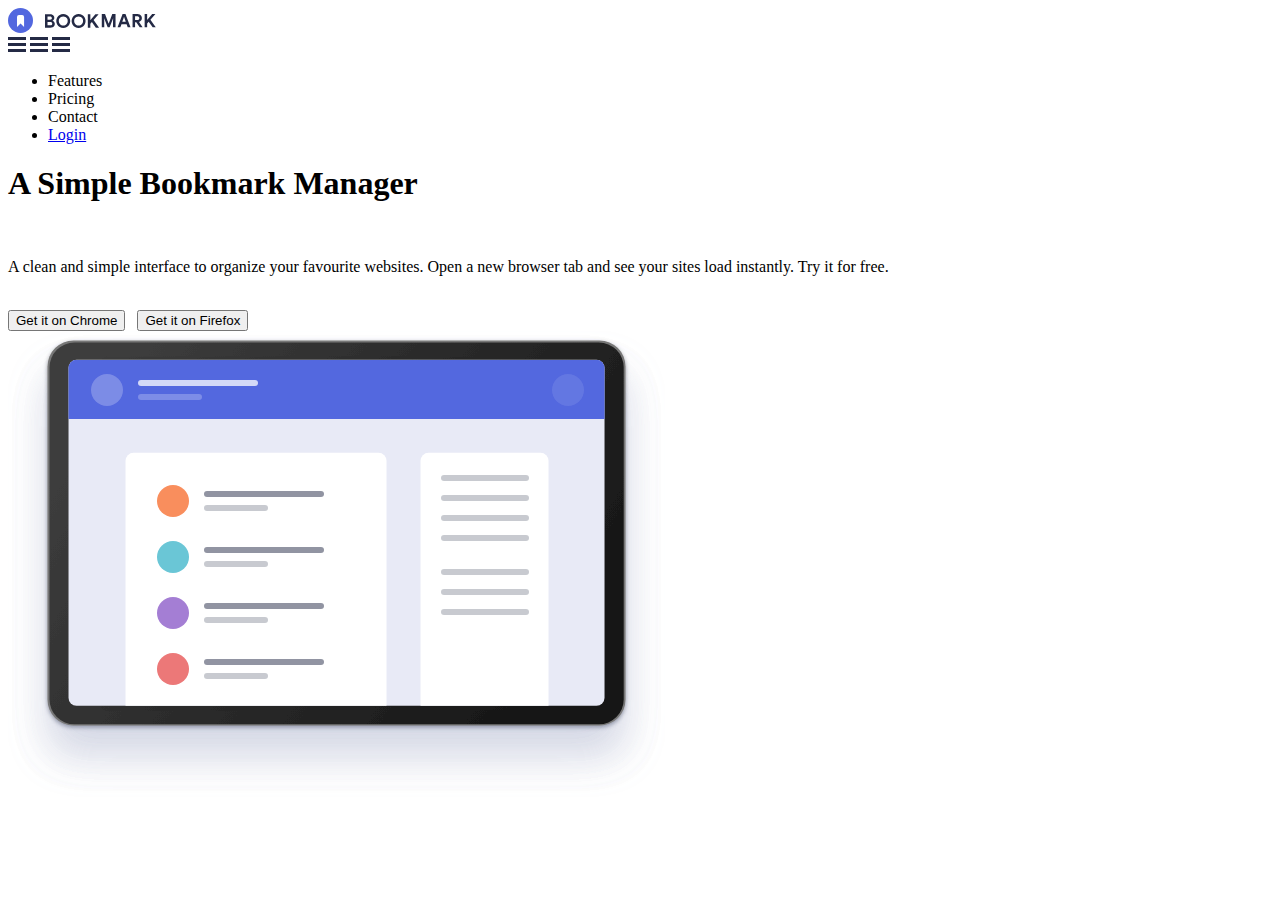
==== index.html @ 1ed564ba "Update index.html" ====
<!DOCTYPE html>
<html lang="en">
<head>
    <meta charset="UTF-8">
    <meta http-equiv="X-UA-Compatible" content="IE=edge">
    <meta name="viewport" content="width=device-width, initial-scale=1.0">
    <link rel="icon" type="image/png" sizes="32x32" href="./images/favicon-32x32.png">
    <link rel="stylesheet" href="css/style.css">

    <!-- Online Fontawesome Feature -->
    <link rel="stylesheet" href="https://cdnjs.cloudflare.com/ajax/libs/font-awesome/4.7.0/css/font-awesome.min.css">
    <link rel="stylesheet" href="https://cdnjs.cloudflare.com/ajax/libs/font-awesome/5.15.2/css/all.min.css">

    <!-- Offline Fontawesome Feature -->
    <link rel="stylesheet" a href="css/all.min.css"/>
    <link rel="stylesheet" a href="css/fontawesome.css"/>

    <title>Frontend Mentor | Bookmark landing page</title>
</head>
<body>
    <!-- Start Desktop nav -->
    <nav>
        <div class="navbar">
                <div>
                    <img class="logo" src="images/logo-bookmark.svg" alt="logo-bookmark">
                </div>
          <div class="nav-toggle hamburger" id="navToggle">
            <img class="hamburger-icon" src="images/icon-hamburger.svg">
            <img class="hamburger-icon" src="images/icon-hamburger.svg">
            <img class="hamburger-icon" src="images/icon-hamburger.svg">
          </div>
        </div>
        
        <nav class="navbar">
            <ul class="nav-menu">
                <li>Features</li>
                <li>Pricing</li>
                <li>Contact</li>
                <li><a href="#" class="btn btn1 login-btn">Login</a></li>
            </ul>
        </nav>
    </nav>
    <!-- End Desktop Nav -->
    <main>
        <!-- Main Section -->
        <section class="main">
            <div class="container">
                <div class="sub-container">
                    <h1 class="bookmark-hero">A Simple Bookmark Manager</h1>
                    <br>
                    <div class="description">
                        <p>A clean and simple interface to organize your favourite websites. Open a new 
                        browser tab and see your sites load instantly. Try it for free.</p>  
                        <br>
                        <div class="btn-group">
                            <button class="btn btn2 chrome-btn">Get it on Chrome</button> &nbsp;
                            <button class="btn btn3 firefox-btn">Get it on Firefox</button>  
                        </div>
                    </div>
                </div>
                <div class="illustration-hero">
                    <img src="images/illustration-hero.svg" alt="illustration-hero image">
                </div>
                <div class="border-curve"></div>
            </div>
        </section>
        <!-- End Section  -->
    </main>
    
    <script src="js/nav.js"></script>
</body>
</html>
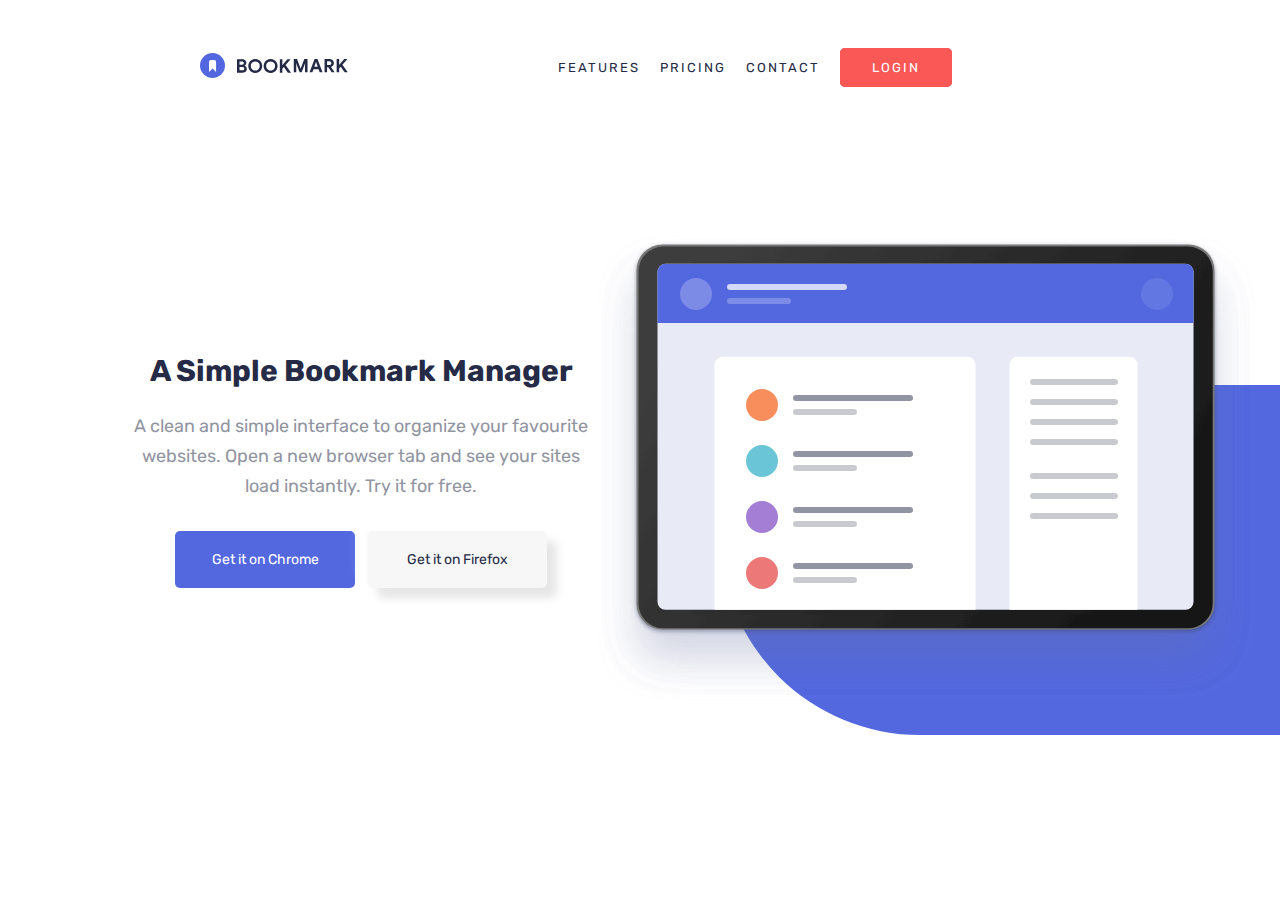
==== commit 70bb60f7: "Update index.html" ====
--- a/index.html
+++ b/index.html
@@ -5,7 +5,7 @@
     <meta http-equiv="X-UA-Compatible" content="IE=edge">
     <meta name="viewport" content="width=device-width, initial-scale=1.0">
     <link rel="icon" type="image/png" sizes="32x32" href="./images/favicon-32x32.png">
-    <link rel="stylesheet" href="css/style.css">
+    <link rel="stylesheet" href="./style.css">
 
     <!-- Online Fontawesome Feature -->
     <link rel="stylesheet" href="https://cdnjs.cloudflare.com/ajax/libs/font-awesome/4.7.0/css/font-awesome.min.css">
--- a/style.css
+++ b/style.css
@@ -0,0 +1,550 @@
+@import url('https://fonts.googleapis.com/css2?family=Rubik&display=swap');
+* {
+    margin: 0;
+    padding: 0;
+    box-sizing: border-box;
+    font-family: 'Rubik' , san-serif;
+    font-size: 18px;
+    font-weight: 400;
+}
+
+section {
+    padding: 100px 50px;
+}
+
+.btn {
+    border: 2px solid hsl(0, 94%, 66%);
+    border-radius: 5px;
+    width: 200px;
+    /* height: 70px; */
+    background: hsl(0, 94%, 66%);
+    color: white;
+    padding: 20px ;
+    text-align: center;
+    text-decoration: none;
+    cursor: pointer;
+}
+
+.hamburger-icon{
+    position: absolute;
+}
+
+nav {
+    width: 100%;
+    padding: 25px 200px;
+    color: hsl(229, 31%, 21%);
+    display: grid;
+    grid-template-columns: 3fr 2fr;
+    align-items: center;
+    top: 0;
+    margin-left: 0px;
+}
+
+.navbar{
+    display: flex;
+    align-items: center;
+    max-width: 60rem;
+    justify-content: space-between;
+}
+
+.nav-toggle{
+    display: none;
+    position: absolute;
+    top: 1.3rem;
+    right: 2rem;
+}
+
+.hidden{
+    display: none;
+}
+
+nav .navbar ul {
+    display: flex;
+    justify-content: space-between;
+    align-items: center;
+    
+}
+
+nav .navbar ul li {
+    list-style: none;
+    padding: 10px;
+    text-transform: uppercase;
+    /* word-spacing: 5%; */
+    letter-spacing: 2px;
+    font-size: small;
+}
+
+nav .navbar ul li:hover{
+    color: hsl(0, 94%, 66%);
+    cursor: pointer;
+}
+
+.menu-icon{
+    display: none;
+    cursor: pointer;
+    width: 25px;
+}
+
+.login-btn{
+    padding-left: 30px;
+    padding-right: 30px;
+    padding-top: 10px;
+    padding-bottom: 10px;
+}
+
+.login-btn:hover {
+    color: hsl(0, 94%, 66%);
+    background: #ffff;
+    width: 200px;
+}
+
+main{
+    position: absolute;
+    width: 100%;
+    align-items: center;
+    background-size: cover;
+    color: hsl(229, 31%, 21%);
+    margin-top: 0;
+    justify-content: center;
+    text-align: center;
+}
+
+
+.container {
+    margin-left: 75px;
+    display: grid;
+    grid-template-columns: 50% 50%;
+    align-items: center;
+    max-width: 80%;
+}
+
+.bookmark-hero{
+    font-weight: 500;
+    font-size: 30px;
+    font-weight: bold;
+    color: #252b46;
+}
+
+.description {
+    color: hsl(229, 8%, 60%);
+    line-height: 30px;
+    font-weight: 400;
+
+}
+
+.btn1{
+    text-transform: uppercase;
+    color: #ffff;
+    width: 2000px;
+    font-size: small;
+}
+
+.btn2{
+    background-color: hsl(231, 69%, 60%);
+    color: #ffff;
+    border: 0px;
+    width: 180px;
+    font-size: 14px;
+}
+
+.btn2:hover{
+    color: hsl(231, 69%, 60%);
+    background: #ffff;
+    border: 2px solid hsl(231, 69%, 60%);
+}
+
+.btn3{
+    background-color: rgb(247, 247, 247);
+    color: hsl(229, 31%, 21%);    
+    border: 0px;
+    box-shadow: -10px -10px 10px rgba(255, 255, 255, 0.2),
+                10px 10px 10px rgba(0, 0, 0, 0.1);
+    width:180px;
+    font-size: 14px;
+}
+
+.btn3:hover{
+    background-color: #ffff;
+    color: hsl(229, 31%, 21%);
+    border: 2px solid hsl(229, 31%, 21%);
+}
+
+.border-curve{
+    position: absolute;
+    z-index: -1;
+    right: 0;
+    height: 350px;
+    width: 560px;
+    background: hsl(231, 69%, 60%) ;
+    top: 250px;
+    border-bottom-left-radius: 200px;
+}
+
+
+@media (min-width: 768px) and (max-width: 1199px) {
+   
+        nav {
+            width: 100%;
+            padding: 25px 35px;
+            color: hsl(229, 31%, 21%);
+            display: grid;
+            grid-template-columns: 3fr 2fr;
+            align-items: center;
+            top: 0;
+            margin-left: 0px;
+            s
+        }
+
+        .container{
+            display: flex;
+            flex-direction: column-reverse;
+            align-items: center;
+            s   
+        }
+
+        .sub-container{
+            padding-top: 100px;
+            s
+        }
+
+        .illustration-hero img{
+            display: flex;
+            flex-direction: row;
+        }
+}
+
+@media (max-width:  967px) {
+
+        .hamburger{
+            display: block;
+        }
+
+        .hamburger.active .hamburger-icon:nth-child(2){
+            opacity: 0;
+        }
+
+        .hamburger.active .hamburger-icon:nth-child(1){
+            transform: translateY(8px) rotate(45deg);
+        }
+
+        .hamburger.active .hamburger-icon:nth-child(3){
+            transform: translateY(-8px) rotate(-45deg);
+        }
+
+        .nav-menu{
+            position: fixed;
+            left: -100%;
+            top: 70px;
+            flex-direction: column;
+            background-color: #262626;
+            width: 100%;
+            text-align: center;
+            transition: 0.3s;
+        }
+
+        .nav-item{
+            margin: 16px 0;
+        }
+
+        nav-menu.active{
+            left: 0;
+        }
+
+        .nav-toggle{
+                display: block;
+                position: absolute;
+                top: 2.1rem;
+        }
+
+        .navbar ul{
+            height: 0;
+            width: 100%;
+            overflow: hidden;
+            transition: 0.5 height ease-in-out;
+        }
+
+                .logo{
+            margin-right: 0;
+        }
+
+}
+        
+
+@media (min-width: 481px) and (max-width:767px) {
+
+        nav {
+            width: 100%;
+            padding: 25px 35px;
+            color: hsl(229, 31%, 21%);
+            display: grid;
+            grid-template-columns: 3fr 2fr;
+            align-items: center;
+            top: 0;
+            margin-left: 0px;
+        }
+
+        .container{
+            display: flex;
+            flex-direction: column-reverse;
+            align-items: center;
+            
+        }
+
+        .sub-container{
+            padding-top: 100px;
+        }
+
+                .logo{
+            margin-right: 0;
+        }
+
+        .border-curve{
+            position: absolute;
+            z-index: -1;
+            right: 0;
+            height: 250px;
+            width: 460px;
+            background: hsl(231, 69%, 60%) ;
+            top: 250px;
+            border-bottom-left-radius: 200px;
+        }
+
+        .illustration-hero img{
+            width: 500px;
+        }
+
+}
+
+@media (max-width: 600px) {
+        .border-curve{
+                    position: absolute;
+                    z-index: -1;
+                    right: 0;
+                    height: 250px;
+                    width: 460px;
+                    background: hsl(231, 69%, 60%) ;
+                    top: 250px;
+                    border-bottom-left-radius: 200px;
+                }
+
+        .illustration-hero img{
+                    width: 500px;
+                    margin-right: 100px;
+                }
+
+        .bookmark-hero{
+            flex-basis: 100%;
+            position: relative;
+            text-align: center;
+            justify-content: center;
+            align-items: center;
+            margin-top: 20px;
+            font-size: 27px;
+        }
+}
+
+@media (max-width: 490px) {
+
+        .border-curve{
+                    position: absolute;
+                    z-index: -1;
+                    right: 0;
+                    height: 250px;
+                    width: 360px;
+                    background: hsl(231, 69%, 60%) ;
+                    top: 150px;
+                    border-bottom-left-radius: 150px;
+                }
+
+                .illustration-hero img{
+                    width: 400px;
+                }
+
+}
+
+@media (max-width: 480px) {
+
+    nav {
+            width: 100%;
+            padding: 25px 35px;
+            color: hsl(229, 31%, 21%);
+            display: grid;
+            grid-template-columns: 3fr 2fr;
+            align-items: center;
+            top: 0;
+            margin-left: 0px;
+        }
+
+    .container{
+            display: flex;
+            flex-direction: column-reverse;
+            align-items: center;
+            
+        }
+
+        .sub-container{
+            padding-top: 100px;
+        }
+
+
+    .btn-group{
+        display: flex;
+        justify-content: center;
+    }
+
+    .border-curve{
+            position: absolute;
+            z-index: -1;
+            left: 18px;
+            height: 230px;
+            width: 360px;
+            background: hsl(231, 69%, 60%) ;
+            top: 200px;
+            border-bottom-left-radius: 200px;
+        }
+
+        .illustration-hero img{
+            width: 450px;
+        }
+
+     .container{
+            display: flex;
+            flex-direction: column-reverse;
+            align-items: center;
+            
+        }
+
+    .bookmark-hero{
+        flex-basis: 70%;
+        position: relative;
+        /* margin-left: 50px; */
+        text-align: center;
+        justify-content: center;
+        align-items: center;
+    }
+
+    .description{
+        /* margin-left: 150px;
+        justify-content: center;
+        align-items: center; */
+        text-align: center;
+    }
+
+    .sub-container{
+        display: flex;
+        margin-left: 500px;
+        width: 300%;
+        justify-content: center;
+        padding-top: 50px;
+    }
+
+            .logo{
+            margin-right: 0px;
+        }
+
+    .container {
+        margin-left: 0;
+        display: grid;
+        grid-template-columns: 30% 30%;
+        align-items: center;
+        max-width: 100%;
+    }
+
+}
+
+@media (max-width: 375px) {
+    .bookmark-hero{
+        flex-basis: 100%;
+        position: relative;
+        text-align: center;
+        justify-content: center;
+        align-items: center;
+        margin-top: 20px;
+        font-size: 20px;
+        overflow-x: hidden;
+    }
+} 
+
+
+@media (min-width: 320px) and (max-width: 480px) {
+
+    main{
+        overflow-x: hidden;
+    }
+
+    nav {
+            width: 100%;
+            padding: 25px 35px;
+            color: hsl(229, 31%, 21%);
+            display: grid;
+            grid-template-columns: 3fr 2fr;
+            align-items: center;
+            top: 0;
+            margin-left: 0px;
+            overflow-x: hidden;
+        }
+
+    .btn-group{
+        display: flex;
+        justify-content: center;
+        overflow-x: hidden;
+    }
+
+    .border-curve{
+            position: absolute;
+            z-index: -1;
+            left: 92px;
+            height: 230px;
+            width: 380px;
+            background: hsl(231, 69%, 60%) ;
+            top: 150px;
+            border-bottom-left-radius: 100px;
+            overflow-x: hidden;
+        }
+
+        .illustration-hero img{
+            width: 380px;
+            margin-left: 80px;
+            overflow-x: hidden;
+        }
+
+     .container{
+            display: flex;
+            flex-direction: column-reverse;
+            align-items: center;
+        }
+
+    .bookmark-hero{
+        flex-basis: 100%;
+        position: relative;
+        text-align: center;
+        justify-content: center;
+        align-items: center;
+        margin-top: 20px;
+        font-size: 24px;
+        overflow-x: hidden;
+    }
+
+    .description{
+        justify-content: center;
+        align-items: center;
+        text-align: center;
+        overflow-x: hidden;
+    }
+
+    .sub-container{
+        display: flex;
+        flex-direction: column;
+        margin-left: 0;
+        width: 100%;
+        justify-content: center;
+        padding-top: 50px;
+        overflow-x: hidden;
+    }
+
+            .logo{
+            margin-right: 0px;
+        }
+
+
+}
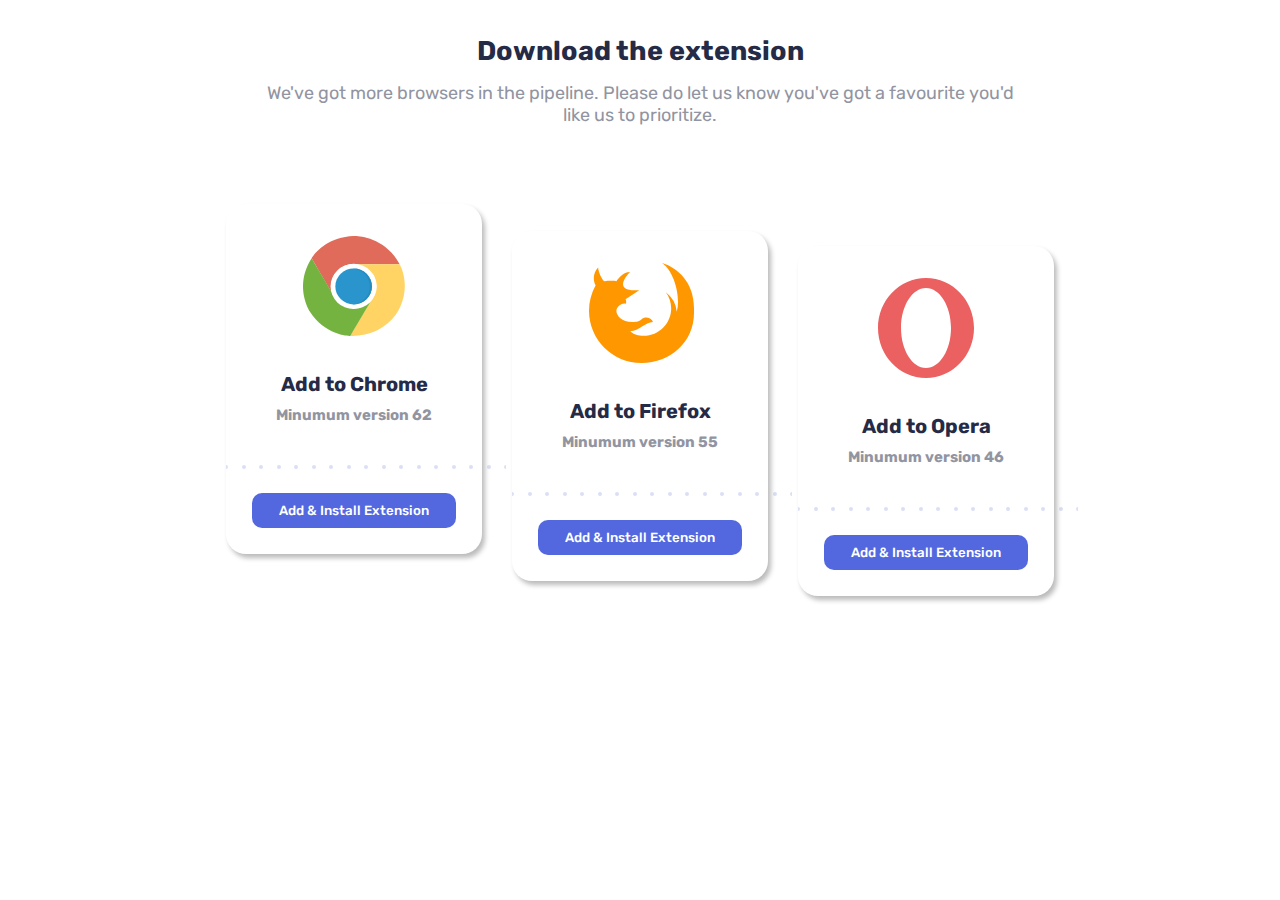
==== commit 0bd2386d: "Run" ====
--- a/index.html
+++ b/index.html
@@ -1,72 +1,71 @@
 <!DOCTYPE html>
-<html lang="en">
-<head>
-    <meta charset="UTF-8">
-    <meta http-equiv="X-UA-Compatible" content="IE=edge">
-    <meta name="viewport" content="width=device-width, initial-scale=1.0">
-    <link rel="icon" type="image/png" sizes="32x32" href="./images/favicon-32x32.png">
-    <link rel="stylesheet" href="./style.css">
+<html lang="en"> 
+    <head>
+        <meta charset="UTF-8">
+        <meta http-equiv="X-UA-Compatible" content="IE=edge">
+        <meta name="viewport" content="width=device-width, initial-scale=1.0">
+        <link href="https://fonts.googleapis.com/css2?family=Rubik&display=swap" rel="stylesheet">
+        <link rel="stylesheet" href="style.css">
+        <title> Document</title>
+    </head>
+    <body> 
+        <section class="about">
+            <div class= "title reveal">
+                <h2 class="section-title"> Download the extension </h2>
+                <p>
+                    We've got more browsers in the pipeline. Please do let us know you've got a favourite you'd like us to prioritize.
+                </p>
+            </div>
 
-    <!-- Online Fontawesome Feature -->
-    <link rel="stylesheet" href="https://cdnjs.cloudflare.com/ajax/libs/font-awesome/4.7.0/css/font-awesome.min.css">
-    <link rel="stylesheet" href="https://cdnjs.cloudflare.com/ajax/libs/font-awesome/5.15.2/css/all.min.css">
+            <div class="content">
 
-    <!-- Offline Fontawesome Feature -->
-    <link rel="stylesheet" a href="css/all.min.css"/>
-    <link rel="stylesheet" a href="css/fontawesome.css"/>
+                <div class="card reveal" id="card">
+                    <div class="Logo">
+                        <svg xmlns="http://www.w3.org/2000/svg" width="102" height="100"><g fill="none"><path fill="#E16B5A" d="M50.768.01s30.01-1.325 45.916 28.249H48.217s-9.154-.296-16.957 10.594c-2.25 4.561-4.65 9.27-1.95 18.538-3.9-6.472-20.708-35.164-20.708-35.164S20.457 1.186 50.768.009z"/><path fill="#FFD464" d="M95.122 75.095S81.284 101.238 47.21 99.952C51.414 92.82 71.45 58.8 71.45 58.8s4.837-7.626-.875-19.696c-2.903-4.192-11.7-8.586-21.237-10.928 7.67-.075 47.25.005 47.25.005s12.653 20.59-1.466 46.915z"/><path fill="#74B340" d="M6.628 75.294s-16.17-24.825 2.004-53.116l24.225 41.163s4.314 7.92 17.832 9.104c5.153-.368 10.514-.682 17.351-7.607C64.27 71.387 47.327 100 47.327 100s-24.51.448-40.7-24.706z"/><ellipse cx="50.646" cy="50.406" fill="#FFF" rx="23.064" ry="22.656"/><ellipse cx="50.638" cy="50.406" fill="#2995CC" rx="18.292" ry="17.969"/><path fill="#268CBF" d="M50.643 32.441c-.364 0-.724.014-1.082.034 9.598.55 17.209 8.369 17.209 17.934 0 9.568-7.611 17.386-17.21 17.937.36.02.72.034 1.083.034 10.101 0 18.292-8.046 18.292-17.97 0-9.923-8.19-17.969-18.292-17.969z"/></g></svg>
+                    </div>
 
-    <title>Frontend Mentor | Bookmark landing page</title>
-</head>
-<body>
-    <!-- Start Desktop nav -->
-    <nav>
-        <div class="navbar">
-                <div>
-                    <img class="logo" src="images/logo-bookmark.svg" alt="logo-bookmark">
-                </div>
-          <div class="nav-toggle hamburger" id="navToggle">
-            <img class="hamburger-icon" src="images/icon-hamburger.svg">
-            <img class="hamburger-icon" src="images/icon-hamburger.svg">
-            <img class="hamburger-icon" src="images/icon-hamburger.svg">
-          </div>
-        </div>
-        
-        <nav class="navbar">
-            <ul class="nav-menu">
-                <li>Features</li>
-                <li>Pricing</li>
-                <li>Contact</li>
-                <li><a href="#" class="btn btn1 login-btn">Login</a></li>
-            </ul>
-        </nav>
-    </nav>
-    <!-- End Desktop Nav -->
-    <main>
-        <!-- Main Section -->
-        <section class="main">
-            <div class="container">
-                <div class="sub-container">
-                    <h1 class="bookmark-hero">A Simple Bookmark Manager</h1>
-                    <br>
-                    <div class="description">
-                        <p>A clean and simple interface to organize your favourite websites. Open a new 
-                        browser tab and see your sites load instantly. Try it for free.</p>  
-                        <br>
-                        <div class="btn-group">
-                            <button class="btn btn2 chrome-btn">Get it on Chrome</button> &nbsp;
-                            <button class="btn btn3 firefox-btn">Get it on Firefox</button>  
+                    <div class="info">
+                        <h3> Add to Chrome</h3>
+                        <h4 class="faint"> Minumum version 62 </h4>
+                        <div class="dot">
+                            <svg xmlns="http://www.w3.org/2000/svg" width="280" height="4"><path fill="#495DCF" fill-opacity=".2" fill-rule="evenodd" d="M0 4a2 2 0 1 1 0-4 2 2 0 0 1 0 4zm280 0a2 2 0 1 1 0-4 2 2 0 0 1 0 4zm-17 0a2 2 0 1 1 0-4 2 2 0 0 1 0 4zm-35 0a2 2 0 1 1 0-4 2 2 0 0 1 0 4zm-35 0a2 2 0 1 1 0-4 2 2 0 0 1 0 4zm-35 0a2 2 0 1 1 0-4 2 2 0 0 1 0 4zm-18 0a2 2 0 1 1 0-4 2 2 0 0 1 0 4zm-17 0a2 2 0 1 1 0-4 2 2 0 0 1 0 4zm122 0a2 2 0 1 1 0-4 2 2 0 0 1 0 4zm-35 0a2 2 0 1 1 0-4 2 2 0 0 1 0 4zm-35 0a2 2 0 1 1 0-4 2 2 0 0 1 0 4zm-70 0a2 2 0 1 1 0-4 2 2 0 0 1 0 4zM88 4a2 2 0 1 1 0-4 2 2 0 0 1 0 4zM70 4a2 2 0 1 1 0-4 2 2 0 0 1 0 4zM53 4a2 2 0 1 1 0-4 2 2 0 0 1 0 4zM35 4a2 2 0 1 1 0-4 2 2 0 0 1 0 4zM18 4a2 2 0 1 1 0-4 2 2 0 0 1 0 4z"/></svg>
                         </div>
+                        <button class="btn"> Add & Install Extension </button>
                     </div>
                 </div>
-                <div class="illustration-hero">
-                    <img src="images/illustration-hero.svg" alt="illustration-hero image">
+
+                <div class="card reveal" id="card1">
+                    <div class="Logo">
+                        <svg xmlns="http://www.w3.org/2000/svg" width="105" height="100"><path fill="#FF9800" d="M105 50c0 28.862-23.513 50-52.5 50S0 76.588 0 47.726c0-9.043 2.33-17.59 6.392-25a.995.995 0 0 1 .23-.366C4.338 18.956 3.334 10.318 9.128 4.541c0 2.411 1.464 6.548 3.104 9.638 1.326 2.457 2.737 4.228 3.741 4 2.284-.543 10.27-.543 11.412 0 1.877-2.405 6.445-9.09 13.703-9.09-4.062 4.045-15.704 18.185 4.567 18.185h4.568L36.52 36.363s1.556 3 0 4.548c-1.732-1.732-9.128 1.862-9.128 6.815s5.296 11.363 15.98 11.363c10.683 0 7.986-4.548 13.696-4.548 5.709 0 6.844 4.548 6.844 4.548-7.855 0-13.558 9.09-22.824 9.09 4.567 3.364 7.58 4.547 13.696 4.547 15.113 0 27.392-12.225 27.392-27.274 0-6.09-2.008-11.683-5.388-16.224a27.414 27.414 0 0 1 10.96 19.498 40.554 40.554 0 0 0 1.279-10.089c0-13.683-5.84-31.776-15.98-38.637C87.655 4.358 105 18.466 105 45.452V50z"/></svg>
+                    </div>
+
+                    <div class="info">
+                        <h3> Add to Firefox</h3>
+                        <h4 class="faint"> Minumum version 55 </h4>
+                        <div class="dot">
+                            <svg xmlns="http://www.w3.org/2000/svg" width="280" height="4"><path fill="#495DCF" fill-opacity=".2" fill-rule="evenodd" d="M0 4a2 2 0 1 1 0-4 2 2 0 0 1 0 4zm280 0a2 2 0 1 1 0-4 2 2 0 0 1 0 4zm-17 0a2 2 0 1 1 0-4 2 2 0 0 1 0 4zm-35 0a2 2 0 1 1 0-4 2 2 0 0 1 0 4zm-35 0a2 2 0 1 1 0-4 2 2 0 0 1 0 4zm-35 0a2 2 0 1 1 0-4 2 2 0 0 1 0 4zm-18 0a2 2 0 1 1 0-4 2 2 0 0 1 0 4zm-17 0a2 2 0 1 1 0-4 2 2 0 0 1 0 4zm122 0a2 2 0 1 1 0-4 2 2 0 0 1 0 4zm-35 0a2 2 0 1 1 0-4 2 2 0 0 1 0 4zm-35 0a2 2 0 1 1 0-4 2 2 0 0 1 0 4zm-70 0a2 2 0 1 1 0-4 2 2 0 0 1 0 4zM88 4a2 2 0 1 1 0-4 2 2 0 0 1 0 4zM70 4a2 2 0 1 1 0-4 2 2 0 0 1 0 4zM53 4a2 2 0 1 1 0-4 2 2 0 0 1 0 4zM35 4a2 2 0 1 1 0-4 2 2 0 0 1 0 4zM18 4a2 2 0 1 1 0-4 2 2 0 0 1 0 4z"/></svg>
+                        </div>
+                        <button class="btn"> Add & Install Extension </button>
+                    </div>
                 </div>
-                <div class="border-curve"></div>
+
+                <div class="card reveal" id="card2">
+                    <div class="Logo">
+                        <svg xmlns="http://www.w3.org/2000/svg" width="96" height="100"><path fill="#EB6060" fill-rule="evenodd" d="M48 100C21.49 100 0 77.614 0 50S21.49 0 48 0s48 22.386 48 50-21.49 50-48 50zm0-10c13.807 0 25-17.909 25-40S61.807 10 48 10 23 27.909 23 50s11.193 40 25 40z"/></svg>
+                    </div>
+
+                    <div class="info">
+                        <h3> Add to Opera</h3>
+                        <h4 class="faint"> Minumum version 46 </h4>
+                        <div class="dot">
+                            <svg xmlns="http://www.w3.org/2000/svg" width="280" height="4"><path fill="#495DCF" fill-opacity=".2" fill-rule="evenodd" d="M0 4a2 2 0 1 1 0-4 2 2 0 0 1 0 4zm280 0a2 2 0 1 1 0-4 2 2 0 0 1 0 4zm-17 0a2 2 0 1 1 0-4 2 2 0 0 1 0 4zm-35 0a2 2 0 1 1 0-4 2 2 0 0 1 0 4zm-35 0a2 2 0 1 1 0-4 2 2 0 0 1 0 4zm-35 0a2 2 0 1 1 0-4 2 2 0 0 1 0 4zm-18 0a2 2 0 1 1 0-4 2 2 0 0 1 0 4zm-17 0a2 2 0 1 1 0-4 2 2 0 0 1 0 4zm122 0a2 2 0 1 1 0-4 2 2 0 0 1 0 4zm-35 0a2 2 0 1 1 0-4 2 2 0 0 1 0 4zm-35 0a2 2 0 1 1 0-4 2 2 0 0 1 0 4zm-70 0a2 2 0 1 1 0-4 2 2 0 0 1 0 4zM88 4a2 2 0 1 1 0-4 2 2 0 0 1 0 4zM70 4a2 2 0 1 1 0-4 2 2 0 0 1 0 4zM53 4a2 2 0 1 1 0-4 2 2 0 0 1 0 4zM35 4a2 2 0 1 1 0-4 2 2 0 0 1 0 4zM18 4a2 2 0 1 1 0-4 2 2 0 0 1 0 4z"/></svg>
+                        </div>
+                        <button class="btn"> Add & Install Extension </button>
+                    </div>
+                </div>
+
             </div>
-        </section>
-        <!-- End Section  -->
-    </main>
-    
-    <script src="js/nav.js"></script>
-</body>
-</html>
+        </section>  
+    </body>
+
+</html>--- a/style.css
+++ b/style.css
@@ -1,550 +1,204 @@
-@import url('https://fonts.googleapis.com/css2?family=Rubik&display=swap');
-* {
+*{
     margin: 0;
     padding: 0;
     box-sizing: border-box;
-    font-family: 'Rubik' , san-serif;
+    font-family: 'Rubik', sans-serif;
+}
+
+section {
+    margin: 20px auto;
+    text-align: center;
+    width: 100%;
+}
+
+.title {
+    width: 60%;
+    display: flex;
+    justify-content: center;
+    align-items: center;
+    margin: auto;
+    flex-direction: column;
+    font-size: 18px;
+}
+
+.section-title {
+    position: relative;
+    color: hsl(229, 31%, 21%);
+    padding: 15px;
+}
+
+.title p{
+    color: hsl(229, 8%, 60%);
     font-size: 18px;
     font-weight: 400;
-}
-
-section {
-    padding: 100px 50px;
+    text-align: center;
+    margin-bottom: 20px;
+}
+
+.content {
+    display: flex;
+    justify-content: center;
+    align-items: center;
+    width: 100%;
+    /* margin-top: 10px; */
+}
+
+.content .card {
+    width: 20%;
+    height: 350px;
+    margin: 15px;
+    align-items: center;
+    border-radius: 20px;
+    box-shadow: 3px 4px 5px #bbb;
+}
+
+#card1 {
+    margin-top: 70px;
+}
+
+#card2 {
+    margin-top: 100px;
+}
+
+.content .card .Logo {
+    width: 40%;
+    margin:2em  auto; 
+}
+
+.content .info {
+    text-align: center;
+}
+
+.content .info h3{
+    color: hsl(229, 31%, 21%);
+    font-size: 20px;
+    margin-bottom: 10px;
+}
+
+.content .info h4 {
+    color: hsl(229, 8%, 60%);
+    font-size: 15px;
+    margin-bottom: 30px;
 }
 
 .btn {
-    border: 2px solid hsl(0, 94%, 66%);
-    border-radius: 5px;
-    width: 200px;
-    /* height: 70px; */
-    background: hsl(0, 94%, 66%);
     color: white;
-    padding: 20px ;
-    text-align: center;
-    text-decoration: none;
-    cursor: pointer;
-}
-
-.hamburger-icon{
-    position: absolute;
-}
-
-nav {
-    width: 100%;
-    padding: 25px 200px;
-    color: hsl(229, 31%, 21%);
-    display: grid;
-    grid-template-columns: 3fr 2fr;
-    align-items: center;
-    top: 0;
-    margin-left: 0px;
-}
-
-.navbar{
-    display: flex;
-    align-items: center;
-    max-width: 60rem;
-    justify-content: space-between;
-}
-
-.nav-toggle{
-    display: none;
-    position: absolute;
-    top: 1.3rem;
-    right: 2rem;
-}
-
-.hidden{
-    display: none;
-}
-
-nav .navbar ul {
-    display: flex;
-    justify-content: space-between;
-    align-items: center;
-    
-}
-
-nav .navbar ul li {
-    list-style: none;
+    background-color: hsl(231, 69%, 60%);
+    font-weight: 500;
+    width: 80%;
     padding: 10px;
-    text-transform: uppercase;
-    /* word-spacing: 5%; */
-    letter-spacing: 2px;
-    font-size: small;
-}
-
-nav .navbar ul li:hover{
-    color: hsl(0, 94%, 66%);
-    cursor: pointer;
-}
-
-.menu-icon{
-    display: none;
-    cursor: pointer;
-    width: 25px;
-}
-
-.login-btn{
-    padding-left: 30px;
-    padding-right: 30px;
-    padding-top: 10px;
-    padding-bottom: 10px;
-}
-
-.login-btn:hover {
-    color: hsl(0, 94%, 66%);
-    background: #ffff;
-    width: 200px;
-}
-
-main{
-    position: absolute;
-    width: 100%;
-    align-items: center;
-    background-size: cover;
-    color: hsl(229, 31%, 21%);
-    margin-top: 0;
-    justify-content: center;
-    text-align: center;
-}
-
-
-.container {
-    margin-left: 75px;
-    display: grid;
-    grid-template-columns: 50% 50%;
-    align-items: center;
-    max-width: 80%;
-}
-
-.bookmark-hero{
-    font-weight: 500;
-    font-size: 30px;
-    font-weight: bold;
-    color: #252b46;
-}
-
-.description {
-    color: hsl(229, 8%, 60%);
-    line-height: 30px;
-    font-weight: 400;
-
-}
-
-.btn1{
-    text-transform: uppercase;
-    color: #ffff;
-    width: 2000px;
-    font-size: small;
-}
-
-.btn2{
-    background-color: hsl(231, 69%, 60%);
-    color: #ffff;
-    border: 0px;
-    width: 180px;
-    font-size: 14px;
-}
-
-.btn2:hover{
+    outline: none;
+    border: none;
+    border-radius: 10px;
+    margin-top: 20px;
+    box-sizing: border-box;
+    transition: all 0.2s ease-out;
+}
+
+
+.btn:hover {
     color: hsl(231, 69%, 60%);
-    background: #ffff;
-    border: 2px solid hsl(231, 69%, 60%);
-}
-
-.btn3{
-    background-color: rgb(247, 247, 247);
-    color: hsl(229, 31%, 21%);    
-    border: 0px;
-    box-shadow: -10px -10px 10px rgba(255, 255, 255, 0.2),
-                10px 10px 10px rgba(0, 0, 0, 0.1);
-    width:180px;
-    font-size: 14px;
-}
-
-.btn3:hover{
-    background-color: #ffff;
-    color: hsl(229, 31%, 21%);
-    border: 2px solid hsl(229, 31%, 21%);
-}
-
-.border-curve{
-    position: absolute;
-    z-index: -1;
-    right: 0;
-    height: 350px;
-    width: 560px;
-    background: hsl(231, 69%, 60%) ;
-    top: 250px;
-    border-bottom-left-radius: 200px;
-}
-
-
-@media (min-width: 768px) and (max-width: 1199px) {
-   
-        nav {
-            width: 100%;
-            padding: 25px 35px;
-            color: hsl(229, 31%, 21%);
-            display: grid;
-            grid-template-columns: 3fr 2fr;
-            align-items: center;
-            top: 0;
-            margin-left: 0px;
-            s
-        }
-
-        .container{
-            display: flex;
-            flex-direction: column-reverse;
-            align-items: center;
-            s   
-        }
-
-        .sub-container{
-            padding-top: 100px;
-            s
-        }
-
-        .illustration-hero img{
-            display: flex;
-            flex-direction: row;
-        }
-}
-
-@media (max-width:  967px) {
-
-        .hamburger{
-            display: block;
-        }
-
-        .hamburger.active .hamburger-icon:nth-child(2){
-            opacity: 0;
-        }
-
-        .hamburger.active .hamburger-icon:nth-child(1){
-            transform: translateY(8px) rotate(45deg);
-        }
-
-        .hamburger.active .hamburger-icon:nth-child(3){
-            transform: translateY(-8px) rotate(-45deg);
-        }
-
-        .nav-menu{
-            position: fixed;
-            left: -100%;
-            top: 70px;
-            flex-direction: column;
-            background-color: #262626;
-            width: 100%;
-            text-align: center;
-            transition: 0.3s;
-        }
-
-        .nav-item{
-            margin: 16px 0;
-        }
-
-        nav-menu.active{
-            left: 0;
-        }
-
-        .nav-toggle{
-                display: block;
-                position: absolute;
-                top: 2.1rem;
-        }
-
-        .navbar ul{
-            height: 0;
-            width: 100%;
-            overflow: hidden;
-            transition: 0.5 height ease-in-out;
-        }
-
-                .logo{
-            margin-right: 0;
-        }
-
-}
-        
-
-@media (min-width: 481px) and (max-width:767px) {
-
-        nav {
-            width: 100%;
-            padding: 25px 35px;
-            color: hsl(229, 31%, 21%);
-            display: grid;
-            grid-template-columns: 3fr 2fr;
-            align-items: center;
-            top: 0;
-            margin-left: 0px;
-        }
-
-        .container{
-            display: flex;
-            flex-direction: column-reverse;
-            align-items: center;
-            
-        }
-
-        .sub-container{
-            padding-top: 100px;
-        }
-
-                .logo{
-            margin-right: 0;
-        }
-
-        .border-curve{
-            position: absolute;
-            z-index: -1;
-            right: 0;
-            height: 250px;
-            width: 460px;
-            background: hsl(231, 69%, 60%) ;
-            top: 250px;
-            border-bottom-left-radius: 200px;
-        }
-
-        .illustration-hero img{
-            width: 500px;
-        }
-
-}
-
-@media (max-width: 600px) {
-        .border-curve{
-                    position: absolute;
-                    z-index: -1;
-                    right: 0;
-                    height: 250px;
-                    width: 460px;
-                    background: hsl(231, 69%, 60%) ;
-                    top: 250px;
-                    border-bottom-left-radius: 200px;
-                }
-
-        .illustration-hero img{
-                    width: 500px;
-                    margin-right: 100px;
-                }
-
-        .bookmark-hero{
-            flex-basis: 100%;
-            position: relative;
-            text-align: center;
-            justify-content: center;
-            align-items: center;
-            margin-top: 20px;
-            font-size: 27px;
-        }
-}
-
-@media (max-width: 490px) {
-
-        .border-curve{
-                    position: absolute;
-                    z-index: -1;
-                    right: 0;
-                    height: 250px;
-                    width: 360px;
-                    background: hsl(231, 69%, 60%) ;
-                    top: 150px;
-                    border-bottom-left-radius: 150px;
-                }
-
-                .illustration-hero img{
-                    width: 400px;
-                }
-
-}
-
-@media (max-width: 480px) {
-
-    nav {
-            width: 100%;
-            padding: 25px 35px;
-            color: hsl(229, 31%, 21%);
-            display: grid;
-            grid-template-columns: 3fr 2fr;
-            align-items: center;
-            top: 0;
-            margin-left: 0px;
-        }
-
-    .container{
-            display: flex;
-            flex-direction: column-reverse;
-            align-items: center;
-            
-        }
-
-        .sub-container{
-            padding-top: 100px;
-        }
-
-
-    .btn-group{
+    border: 1.5px solid hsl(231, 69%, 60%);
+    background-color: white;
+}
+
+
+@media (min-width:200px) and (max-width:700px) {
+    section {
+        margin: 20px auto;
+        text-align: center;
+        width: 100%;
+    }
+
+    .title {
+        width: 90%;
         display: flex;
         justify-content: center;
-    }
-
-    .border-curve{
-            position: absolute;
-            z-index: -1;
-            left: 18px;
-            height: 230px;
-            width: 360px;
-            background: hsl(231, 69%, 60%) ;
-            top: 200px;
-            border-bottom-left-radius: 200px;
-        }
-
-        .illustration-hero img{
-            width: 450px;
-        }
-
-     .container{
-            display: flex;
-            flex-direction: column-reverse;
-            align-items: center;
-            
-        }
-
-    .bookmark-hero{
-        flex-basis: 70%;
+        align-items: center;
+        margin: auto;
+        flex-direction: column;
+        font-size: 18px;
+
+    }
+
+    .section-title {
         position: relative;
-        /* margin-left: 50px; */
+        color: hsl(229, 31%, 21%);
+    }
+
+    .title p {
+        color: hsl(229, 8%, 60%);
+        font-size: 18px;
+        font-weight: 400;
         text-align: center;
-        justify-content: center;
-        align-items: center;
-    }
-
-    .description{
-        /* margin-left: 150px;
-        justify-content: center;
-        align-items: center; */
-        text-align: center;
-    }
-
-    .sub-container{
-        display: flex;
-        margin-left: 500px;
-        width: 300%;
-        justify-content: center;
-        padding-top: 50px;
-    }
-
-            .logo{
-            margin-right: 0px;
-        }
-
-    .container {
-        margin-left: 0;
-        display: grid;
-        grid-template-columns: 30% 30%;
-        align-items: center;
-        max-width: 100%;
-    }
-
-}
-
-@media (max-width: 375px) {
-    .bookmark-hero{
-        flex-basis: 100%;
-        position: relative;
-        text-align: center;
-        justify-content: center;
-        align-items: center;
-        margin-top: 20px;
-        font-size: 20px;
-        overflow-x: hidden;
-    }
-} 
-
-
-@media (min-width: 320px) and (max-width: 480px) {
-
-    main{
-        overflow-x: hidden;
-    }
-
-    nav {
-            width: 100%;
-            padding: 25px 35px;
-            color: hsl(229, 31%, 21%);
-            display: grid;
-            grid-template-columns: 3fr 2fr;
-            align-items: center;
-            top: 0;
-            margin-left: 0px;
-            overflow-x: hidden;
-        }
-
-    .btn-group{
-        display: flex;
-        justify-content: center;
-        overflow-x: hidden;
-    }
-
-    .border-curve{
-            position: absolute;
-            z-index: -1;
-            left: 92px;
-            height: 230px;
-            width: 380px;
-            background: hsl(231, 69%, 60%) ;
-            top: 150px;
-            border-bottom-left-radius: 100px;
-            overflow-x: hidden;
-        }
-
-        .illustration-hero img{
-            width: 380px;
-            margin-left: 80px;
-            overflow-x: hidden;
-        }
-
-     .container{
-            display: flex;
-            flex-direction: column-reverse;
-            align-items: center;
-        }
-
-    .bookmark-hero{
-        flex-basis: 100%;
-        position: relative;
-        text-align: center;
-        justify-content: center;
-        align-items: center;
-        margin-top: 20px;
-        font-size: 24px;
-        overflow-x: hidden;
-    }
-
-    .description{
-        justify-content: center;
-        align-items: center;
-        text-align: center;
-        overflow-x: hidden;
-    }
-
-    .sub-container{
+        padding: 0 1em 0 0.8em;
+    }
+
+    .content {
         display: flex;
         flex-direction: column;
-        margin-left: 0;
-        width: 100%;
-        justify-content: center;
-        padding-top: 50px;
-        overflow-x: hidden;
-    }
-
-            .logo{
-            margin-right: 0px;
-        }
-
-
-}
+        flex-flow: column;
+        justify-content: space-evenly;
+        align-items: center;
+    }
+
+    .content .card {
+        width: 80%;
+        height: 350px;
+        margin: 20px;
+        padding: 10px;
+        margin: auto;
+        border-radius: 20px;
+        box-shadow: 3px 4px 5px #bbb;
+    }
+
+    /* #card1 {
+        margin-top: 60px;
+    }
+
+    #card2 {
+        margin-top: 90px;
+    } */
+
+    .content .card .Logo {
+        width: 50%;
+        margin: 1em auto;
+    }
+
+    .content .info {
+        text-align: center;
+    }
+
+    .content .info h3 {
+        color: hsl(229, 31%, 21%);
+        font-size: 20px;
+        margin-bottom: 15px;
+    }
+
+    .content .info h4 {
+        color: hsl(229, 8%, 60%);
+        font-size: 15px;
+        margin-bottom: 30px;
+    }
+
+    .btn {
+        color: white;
+        background-color: hsl(231, 69%, 60%);
+        font-size: 18px;
+        font-weight: 500;
+        height: 40px;
+        width: 80%;
+        outline: none;
+        border: none;
+        border-radius: 10px;
+        margin-top: 20px;
+        transition: all 0.3s ease-out;
+    }
+}
+
+
+
+
+
+
+
